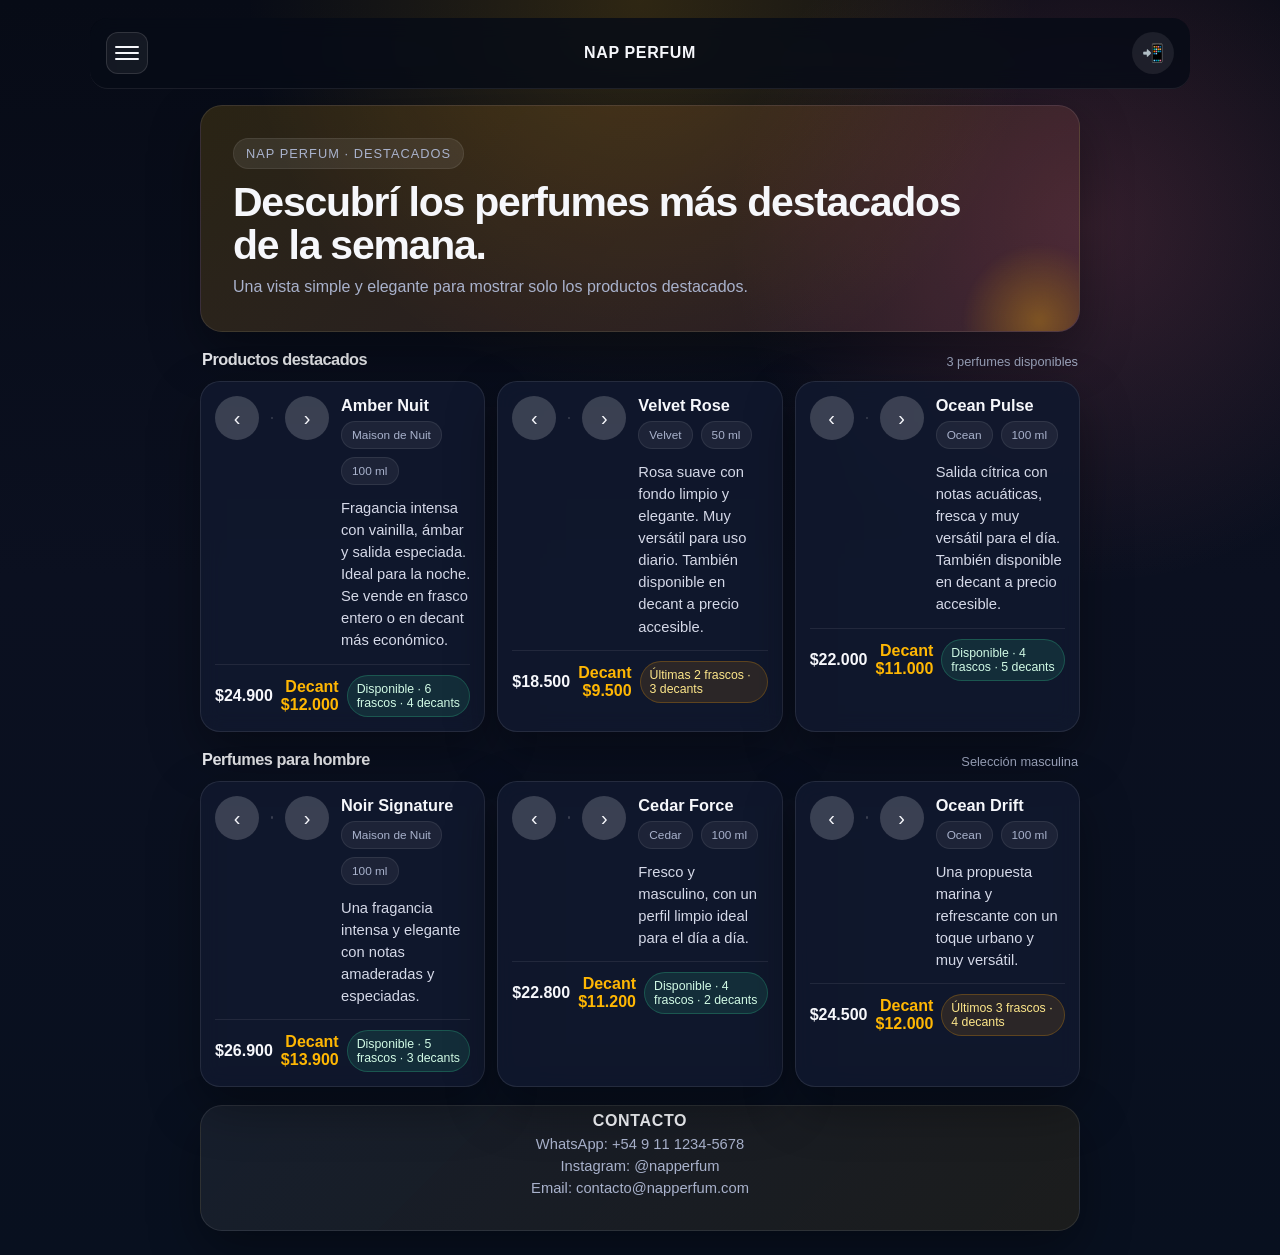
==== src/Estructura/index.html @ 4e394204 "Primer commit" ====
<!DOCTYPE html>
<html lang="es">
<head>
  <meta charset="UTF-8">
  <meta name="viewport" content="width=device-width, initial-scale=1.0">
  <meta name="theme-color" content="#0f172a">
  <title>Nap Perfum | Stock de Perfumes</title>
  <link rel="stylesheet" href="../Estilo/styles.css">
</head>
<body>
  <header class="topbar">
    <button class="menu-toggle" id="openSidebar" aria-expanded="false" aria-label="Abrir menú">
      <span></span>
      <span></span>
      <span></span>
    </button>
    <a class="brand" href="#productos-destacados" aria-label="Ir a productos destacados">Nap Perfum</a>
    <a class="contact-icon" href="#contacto" aria-label="Ir al contacto">📲</a>
  </header>

  <div class="sidebar-overlay" id="sidebarOverlay"></div>

  <aside class="sidebar" id="sidebarMenu" aria-label="Menú lateral">
    <div class="sidebar-head">
      <h3>Filtrar perfumes</h3>
      <button class="close-btn" id="closeSidebar" aria-label="Cerrar menú">×</button>
    </div>

    <nav class="sidebar-nav">
      <a class="filter-link home-link" href="#" aria-label="Volver al inicio">Volver al inicio</a>
      <p class="nav-title">Por marca</p>
      <button class="filter-link active" data-filter="all">Todos</button>
      <button class="filter-link" data-filter="brand" data-value="Maison de Nuit">Maison de Nuit</button>
      <button class="filter-link" data-filter="brand" data-value="Velvet">Velvet</button>
      <button class="filter-link" data-filter="brand" data-value="Ocean">Ocean</button>
      <button class="filter-link" data-filter="brand" data-value="Cedar">Cedar</button>

      <p class="nav-title">Por género</p>
      <button class="filter-link" data-filter="gender" data-value="Femenino">Femenino</button>
      <button class="filter-link" data-filter="gender" data-value="Masculino">Masculino</button>
      <button class="filter-link" data-filter="gender" data-value="Unisex">Unisex</button>
    </nav>
  </aside>

  <main class="shell">
    <section class="hero" aria-label="Productos destacados">
      <div class="eyebrow">Nap Perfum · Destacados</div>
      <h1>Descubrí los perfumes más destacados de la semana.</h1>
      <p>
        Una vista simple y elegante para mostrar solo los productos destacados.
      </p>
    </section>

    <section class="section" id="productos-destacados">
      <div class="section-head">
        <h2>Productos destacados</h2>
        <span>Selección premium</span>
      </div>

      <div class="grid" id="productosGrid"></div>
    </section>
    <section class="section" id="hombre">
      <div class="section-head">
        <h2>Perfumes para hombre</h2>
        <span>Selección masculina</span>
      </div>

      <div class="grid">
        <article class="card">
          <div class="card-top">
            <div class="image-carousel" aria-label="Carrusel de imágenes del perfume Noir Signature">
              <button class="carousel-btn prev" type="button" aria-label="Ver imagen anterior">‹</button>
              <div class="carousel-viewport">
                <div class="carousel-image is-active" style="background-image: url('https://images.unsplash.com/photo-1592945403244-b3fbafd7f539?auto=format&fit=crop&w=900&q=80');">
                  <span>Noir Signature</span>
                </div>
                <div class="carousel-image" style="background-image: url('https://images.unsplash.com/photo-1617038260897-41a1f14a8ca0?auto=format&fit=crop&w=900&q=80');">
                  <span>Noir Signature</span>
                </div>
              </div>
              <button class="carousel-btn next" type="button" aria-label="Ver imagen siguiente">›</button>
            </div>
            <div>
              <h3>Noir Signature</h3>
              <div class="meta">
                <span class="tag">Maison de Nuit</span>
                <span class="tag">100 ml</span>
              </div>
              <p class="desc">Una fragancia intensa y elegante con notas amaderadas y especiadas.</p>
            </div>
          </div>
          <div class="bottom">
            <div class="price">$26.900</div>
            <div class="price decant">Decant $13.900</div>
            <div class="stock ok">Disponible · 5 frascos · 3 decants</div>
          </div>
        </article>

        <article class="card">
          <div class="card-top">
            <div class="image-carousel" aria-label="Carrusel de imágenes del perfume Cedar Force">
              <button class="carousel-btn prev" type="button" aria-label="Ver imagen anterior">‹</button>
              <div class="carousel-viewport">
                <div class="carousel-image is-active" style="background-image: url('https://images.unsplash.com/photo-1523293182086-7651a899d37f?auto=format&fit=crop&w=900&q=80');">
                  <span>Cedar Force</span>
                </div>
                <div class="carousel-image" style="background-image: url('https://images.unsplash.com/photo-1585386959984-a4155224a1ad?auto=format&fit=crop&w=900&q=80');">
                  <span>Cedar Force</span>
                </div>
              </div>
              <button class="carousel-btn next" type="button" aria-label="Ver imagen siguiente">›</button>
            </div>
            <div>
              <h3>Cedar Force</h3>
              <div class="meta">
                <span class="tag">Cedar</span>
                <span class="tag">100 ml</span>
              </div>
              <p class="desc">Fresco y masculino, con un perfil limpio ideal para el día a día.</p>
            </div>
          </div>
          <div class="bottom">
            <div class="price">$22.800</div>
            <div class="price decant">Decant $11.200</div>
            <div class="stock ok">Disponible · 4 frascos · 2 decants</div>
          </div>
        </article>

        <article class="card">
          <div class="card-top">
            <div class="image-carousel" aria-label="Carrusel de imágenes del perfume Ocean Drift">
              <button class="carousel-btn prev" type="button" aria-label="Ver imagen anterior">‹</button>
              <div class="carousel-viewport">
                <div class="carousel-image is-active" style="background-image: url('https://images.unsplash.com/photo-1541643600914-78b084683601?auto=format&fit=crop&w=900&q=80');">
                  <span>Ocean Drift</span>
                </div>
                <div class="carousel-image" style="background-image: url('https://images.unsplash.com/photo-1563170351-be82ae4c9e64?auto=format&fit=crop&w=900&q=80');">
                  <span>Ocean Drift</span>
                </div>
              </div>
              <button class="carousel-btn next" type="button" aria-label="Ver imagen siguiente">›</button>
            </div>
            <div>
              <h3>Ocean Drift</h3>
              <div class="meta">
                <span class="tag">Ocean</span>
                <span class="tag">100 ml</span>
              </div>
              <p class="desc">Una propuesta marina y refrescante con un toque urbano y muy versátil.</p>
            </div>
          </div>
          <div class="bottom">
            <div class="price">$24.500</div>
            <div class="price decant">Decant $12.000</div>
            <div class="stock low">Últimos 3 frascos · 4 decants</div>
          </div>
        </article>
      </div>
    </section>  </main>

  <button class="scroll-top" id="scrollTopBtn" aria-label="Volver arriba" title="Volver arriba">↑</button>

  <footer class="footer" id="contacto">
    <p><strong>Contacto</strong></p>
    <p>WhatsApp: +54 9 11 1234-5678</p>
    <p>Instagram: @napperfum</p>
    <p>Email: contacto@napperfum.com</p>
  </footer>

  <script id="productos-data" type="application/json">
    {
      "productos": [
        {
          "id": 1,
          "nombre": "Amber Nuit",
          "marca": "Maison de Nuit",
          "genero": "Femenino",
          "tamano": "100 ml",
          "descripcion": "Fragancia intensa con vainilla, ámbar y salida especiada. Ideal para la noche. Se vende en frasco entero o en decant más económico.",
          "precioFrasco": 24900,
          "precioDecant": 12000,
          "stockClase": "ok",
          "stockTexto": "Disponible · 6 frascos · 4 decants",
          "imagenes": [
            "https://images.unsplash.com/photo-1592945403244-b3fbafd7f539?auto=format&fit=crop&w=900&q=80",
            "https://images.unsplash.com/photo-1617038260897-41a1f14a8ca0?auto=format&fit=crop&w=900&q=80"
          ]
        },
        {
          "id": 2,
          "nombre": "Velvet Rose",
          "marca": "Velvet",
          "genero": "Femenino",
          "tamano": "50 ml",
          "descripcion": "Rosa suave con fondo limpio y elegante. Muy versátil para uso diario. También disponible en decant a precio accesible.",
          "precioFrasco": 18500,
          "precioDecant": 9500,
          "stockClase": "low",
          "stockTexto": "Últimas 2 frascos · 3 decants",
          "imagenes": [
            "https://images.unsplash.com/photo-1523293182086-7651a899d37f?auto=format&fit=crop&w=900&q=80",
            "https://images.unsplash.com/photo-1585386959984-a4155224a1ad?auto=format&fit=crop&w=900&q=80"
          ]
        },
        {
          "id": 3,
          "nombre": "Ocean Pulse",
          "marca": "Ocean",
          "genero": "Unisex",
          "tamano": "100 ml",
          "descripcion": "Salida cítrica con notas acuáticas, fresca y muy versátil para el día. También disponible en decant a precio accesible.",
          "precioFrasco": 22000,
          "precioDecant": 11000,
          "stockClase": "ok",
          "stockTexto": "Disponible · 4 frascos · 5 decants",
          "imagenes": [
            "https://images.unsplash.com/photo-1541643600914-78b084683601?auto=format&fit=crop&w=900&q=80",
            "https://images.unsplash.com/photo-1563170351-be82ae4c9e64?auto=format&fit=crop&w=900&q=80"
          ]
        }
      ]
    }
  </script>

  <script src="../Script/app.js"></script>
</body>
</html>
---- src/Estilo/styles.css ----
:root {
  color-scheme: dark;
  --bg: #0b1020;
  --bg-2: #121a31;
  --card: rgba(16, 24, 46, 0.88);
  --card-border: rgba(255, 255, 255, 0.09);
  --text: #f6f7fb;
  --muted: #a9b2cc;
  --accent: #ffb703;
  --accent-2: #fb7185;
  --ok: #34d399;
  --low: #f59e0b;
  --out: #ef4444;
  --shadow: 0 20px 50px rgba(0, 0, 0, 0.35);
}

* {
  box-sizing: border-box;
}

body {
  margin: 0;
  min-height: 100vh;
  font-family: "Trebuchet MS", "Segoe UI", Arial, sans-serif;
  color: var(--text);
  background:
    radial-gradient(circle at top, rgba(255, 183, 3, 0.16), transparent 28%),
    radial-gradient(circle at 85% 18%, rgba(251, 113, 133, 0.18), transparent 24%),
    linear-gradient(180deg, #070b16 0%, var(--bg) 46%, #08101f 100%);
  -webkit-font-smoothing: antialiased;
}

.topbar {
  position: sticky;
  top: 0;
  z-index: 20;
  display: flex;
  align-items: center;
  gap: 12px;
  max-width: 880px;
  margin: 0 auto;
  padding: 14px 12px 12px;
  background: rgba(7, 11, 22, 0.82);
  backdrop-filter: blur(10px);
  border-bottom: 1px solid rgba(255, 255, 255, 0.08);
}

.topbar .brand {
  margin: 0 auto;
}

.menu-toggle {
  display: inline-flex;
  flex-direction: column;
  justify-content: center;
  gap: 4px;
  width: 42px;
  height: 42px;
  padding: 8px;
  border: 1px solid rgba(255, 255, 255, 0.12);
  border-radius: 12px;
  background: rgba(255, 255, 255, 0.06);
  cursor: pointer;
}

.menu-toggle span {
  display: block;
  width: 100%;
  height: 2px;
  border-radius: 999px;
  background: var(--text);
}

.brand {
  font-weight: 700;
  letter-spacing: 0.04em;
  text-transform: uppercase;
  color: var(--text);
  text-decoration: none;
}

.contact-icon {
  display: inline-flex;
  align-items: center;
  justify-content: center;
  width: 42px;
  height: 42px;
  border-radius: 50%;
  background: rgba(255, 255, 255, 0.08);
  color: var(--text);
  text-decoration: none;
  font-size: 1.1rem;
}

.home-link {
  display: block;
  text-decoration: none;
  font-weight: 600;
}

.sidebar-overlay {
  position: fixed;
  inset: 0;
  z-index: 30;
  background: rgba(2, 6, 23, 0.55);
  opacity: 0;
  pointer-events: none;
  transition: opacity 0.25s ease;
}

.sidebar-overlay.is-visible {
  opacity: 1;
  pointer-events: auto;
}

.sidebar {
  position: fixed;
  top: 0;
  left: 0;
  z-index: 40;
  width: 70vw;
  max-width: 320px;
  height: 100vh;
  padding: 18px 16px;
  background: rgba(7, 11, 22, 0.98);
  border-right: 1px solid rgba(255, 255, 255, 0.08);
  transform: translateX(-100%);
  transition: transform 0.25s ease;
  overflow-y: auto;
}

.sidebar.is-open {
  transform: translateX(0);
}

.sidebar-head {
  display: flex;
  align-items: center;
  justify-content: space-between;
  margin-bottom: 16px;
}

.sidebar-head h3 {
  margin: 0;
  font-size: 1rem;
}

.close-btn {
  border: 0;
  background: transparent;
  color: var(--text);
  font-size: 1.3rem;
  cursor: pointer;
}

.sidebar-nav {
  display: grid;
  gap: 8px;
}

.nav-title {
  margin: 8px 0 2px;
  color: var(--accent);
  font-size: 0.78rem;
  font-weight: 700;
  text-transform: uppercase;
  letter-spacing: 0.08em;
}

.filter-link {
  width: 100%;
  border: 1px solid rgba(255, 255, 255, 0.1);
  border-radius: 12px;
  padding: 10px 12px;
  background: rgba(255, 255, 255, 0.04);
  color: var(--text);
  text-align: left;
  cursor: pointer;
}

.filter-link.active,
.filter-link:hover {
  background: rgba(255, 183, 3, 0.16);
  border-color: rgba(255, 183, 3, 0.32);
}

.shell {
  max-width: 880px;
  margin: 0 auto;
  padding: 14px 12px 24px;
}

.hero {
  background: linear-gradient(135deg, rgba(255, 183, 3, 0.14), rgba(251, 113, 133, 0.12));
  border: 1px solid var(--card-border);
  border-radius: 22px;
  padding: 18px 14px 16px;
  box-shadow: var(--shadow);
  overflow: hidden;
  position: relative;
}

.hero::after {
  content: "";
  position: absolute;
  inset: auto -40px -70px auto;
  width: 160px;
  height: 160px;
  border-radius: 50%;
  background: radial-gradient(circle, rgba(255, 183, 3, 0.32), transparent 68%);
  filter: blur(2px);
}

.eyebrow {
  display: inline-flex;
  align-items: center;
  gap: 8px;
  padding: 7px 12px;
  border-radius: 999px;
  background: rgba(255, 255, 255, 0.08);
  border: 1px solid rgba(255, 255, 255, 0.08);
  color: var(--muted);
  font-size: 0.8rem;
  letter-spacing: 0.08em;
  text-transform: uppercase;
}

.hero h1 {
  margin: 12px 0 8px;
  font-size: clamp(1.6rem, 6vw, 2.4rem);
  line-height: 1.05;
  letter-spacing: -0.03em;
}

.hero p {
  margin: 0;
  color: var(--muted);
  font-size: 0.95rem;
  line-height: 1.5;
  max-width: 36rem;
}

.stats {
  display: grid;
  grid-template-columns: 1fr;
  gap: 10px;
  margin-top: 14px;
}

.stat {
  padding: 14px 12px;
  border-radius: 18px;
  background: rgba(3, 7, 18, 0.42);
  border: 1px solid rgba(255, 255, 255, 0.08);
}

.stat strong {
  display: block;
  font-size: 1.2rem;
  margin-bottom: 3px;
}

.stat span {
  color: var(--muted);
  font-size: 0.8rem;
}

.section {
  margin-top: 18px;
}

.section-head {
  display: flex;
  flex-direction: column;
  align-items: flex-start;
  gap: 4px;
  margin: 10px 2px 12px;
}

.section-head h2 {
  margin: 0;
  font-size: 1.02rem;
  letter-spacing: -0.03em;
}

.section-head span {
  color: var(--muted);
  font-size: 0.8rem;
  text-align: left;
}

.grid {
  display: grid;
  gap: 12px;
}

.card {
  background: var(--card);
  border: 1px solid var(--card-border);
  border-radius: 20px;
  padding: 14px;
  box-shadow: var(--shadow);
  backdrop-filter: blur(10px);
}

.card-top {
  display: flex;
  flex-direction: column;
  gap: 12px;
  align-items: flex-start;
}

.image-carousel {
  display: grid;
  grid-template-columns: 44px 1fr 44px;
  align-items: center;
  gap: 12px;
  width: 100%;
  max-width: 480px;
  margin: 0 auto 16px;
}

.carousel-viewport {
  position: relative;
  border-radius: 24px;
  overflow: hidden;
  aspect-ratio: 4 / 5;
  background: rgba(255, 255, 255, 0.06);
  border: 1px solid rgba(255, 255, 255, 0.12);
  box-shadow: inset 0 0 0 1px rgba(255, 255, 255, 0.04);
}

.carousel-image {
  position: absolute;
  inset: 0;
  display: flex;
  align-items: flex-end;
  justify-content: center;
  padding: 12px;
  background-size: cover;
  background-position: center;
  opacity: 0;
  transform: scale(1.02);
  transition: opacity 0.25s ease, transform 0.25s ease;
}

.carousel-image.is-active {
  opacity: 1;
  transform: scale(1);
}

.carousel-image span {
  display: inline-block;
  padding: 6px 10px;
  border-radius: 999px;
  background: rgba(2, 6, 23, 0.7);
  color: white;
  font-size: 0.75rem;
  font-weight: 700;
  letter-spacing: 0.04em;
  text-transform: uppercase;
}

.carousel-btn {
  width: 44px;
  height: 44px;
  border: 0;
  border-radius: 50%;
  background: rgba(255, 255, 255, 0.18);
  color: var(--text);
  cursor: pointer;
  font-size: 1.25rem;
  line-height: 1;
}

.card h3 {
  margin: 0 0 6px;
  font-size: 1.02rem;
}

.meta {
  display: flex;
  flex-wrap: wrap;
  gap: 8px;
  margin-bottom: 12px;
}

.tag {
  font-size: 0.74rem;
  color: var(--muted);
  background: rgba(255, 255, 255, 0.06);
  border: 1px solid rgba(255, 255, 255, 0.08);
  padding: 6px 10px;
  border-radius: 999px;
}

.desc {
  margin: 0;
  color: #d5d9e8;
  font-size: 0.92rem;
  line-height: 1.5;
}

.bottom {
  display: flex;
  align-items: center;
  justify-content: space-between;
  gap: 8px;
  margin-top: 12px;
  padding-top: 10px;
  border-top: 1px solid rgba(255, 255, 255, 0.08);
}

.price {
  font-size: 1rem;
  font-weight: 700;
  flex: 1;
  text-align: left;
}

.price.decant {
  text-align: right;
  color: var(--accent);
}

.stock {
  font-size: 0.77rem;
  padding: 6px 9px;
  border-radius: 999px;
  border: 1px solid transparent;
  white-space: normal;
}

.stock.ok {
  color: #d1fae5;
  background: rgba(52, 211, 153, 0.12);
  border-color: rgba(52, 211, 153, 0.25);
}

.stock.low {
  color: #fde68a;
  background: rgba(245, 158, 11, 0.12);
  border-color: rgba(245, 158, 11, 0.25);
}

.stock.out {
  color: #fecaca;
  background: rgba(239, 68, 68, 0.12);
  border-color: rgba(239, 68, 68, 0.25);
}

.note {
  margin-top: 18px;
  padding: 16px;
  border-radius: 22px;
  background: linear-gradient(135deg, rgba(255, 255, 255, 0.06), rgba(255, 183, 3, 0.08));
  border: 1px solid var(--card-border);
  color: var(--muted);
  line-height: 1.55;
  font-size: 0.92rem;
}

.scroll-top {
  position: fixed;
  right: 20px;
  bottom: 24px;
  z-index: 50;
  width: 50px;
  height: 50px;
  border: 0;
  border-radius: 50%;
  background: linear-gradient(135deg, var(--accent), var(--accent-2));
  color: white;
  font-size: 1.3rem;
  cursor: pointer;
  box-shadow: 0 8px 24px rgba(0, 0, 0, 0.25);
  display: none;
}

.scroll-top.is-visible {
  display: inline-flex;
  align-items: center;
  justify-content: center;
}

.footer {
  max-width: 880px;
  margin: 18px auto 0;
  padding: 18px 16px 24px;
  text-align: center;
  color: var(--muted);
  background: linear-gradient(135deg, rgba(255, 255, 255, 0.06), rgba(255, 183, 3, 0.08));
  border: 1px solid var(--card-border);
  border-radius: 22px;
  box-shadow: var(--shadow);
}

.footer p {
  margin: 6px 0;
  font-size: 0.92rem;
}

.footer strong {
  color: var(--text);
  font-size: 1rem;
  letter-spacing: 0.04em;
  text-transform: uppercase;
}

@media (min-width: 720px) {
  body {
    display: block;
    padding: 0 24px 24px;
  }

  .topbar {
    max-width: 1100px;
    margin: 18px auto 0;
    border-radius: 18px;
    padding: 14px 16px;
  }

  .shell {
    width: min(100%, 1100px);
    padding: 16px 0 0;
  }

  .hero {
    padding: 32px;
  }

  .hero h1 {
    font-size: clamp(2.2rem, 3.2vw, 3.4rem);
    max-width: 760px;
  }

  .hero p {
    font-size: 1rem;
    max-width: 720px;
  }

  .stats {
    grid-template-columns: repeat(3, minmax(0, 1fr));
    gap: 14px;
  }

  .section-head {
    flex-direction: row;
    align-items: flex-end;
    justify-content: space-between;
  }

  .card-top {
    flex-direction: row;
    align-items: flex-start;
  }

  .bottom {
    flex-direction: row;
    align-items: center;
    justify-content: space-between;
  }

  .grid {
    grid-template-columns: repeat(2, minmax(0, 1fr));
  }

  .note {
    font-size: 1rem;
  }

  .footer {
    padding: 0 0 28px;
  }
}

@media (min-width: 1024px) {
  .shell {
    width: min(100%, 1280px);
  }

  .grid {
    grid-template-columns: repeat(3, minmax(0, 1fr));
  }
}
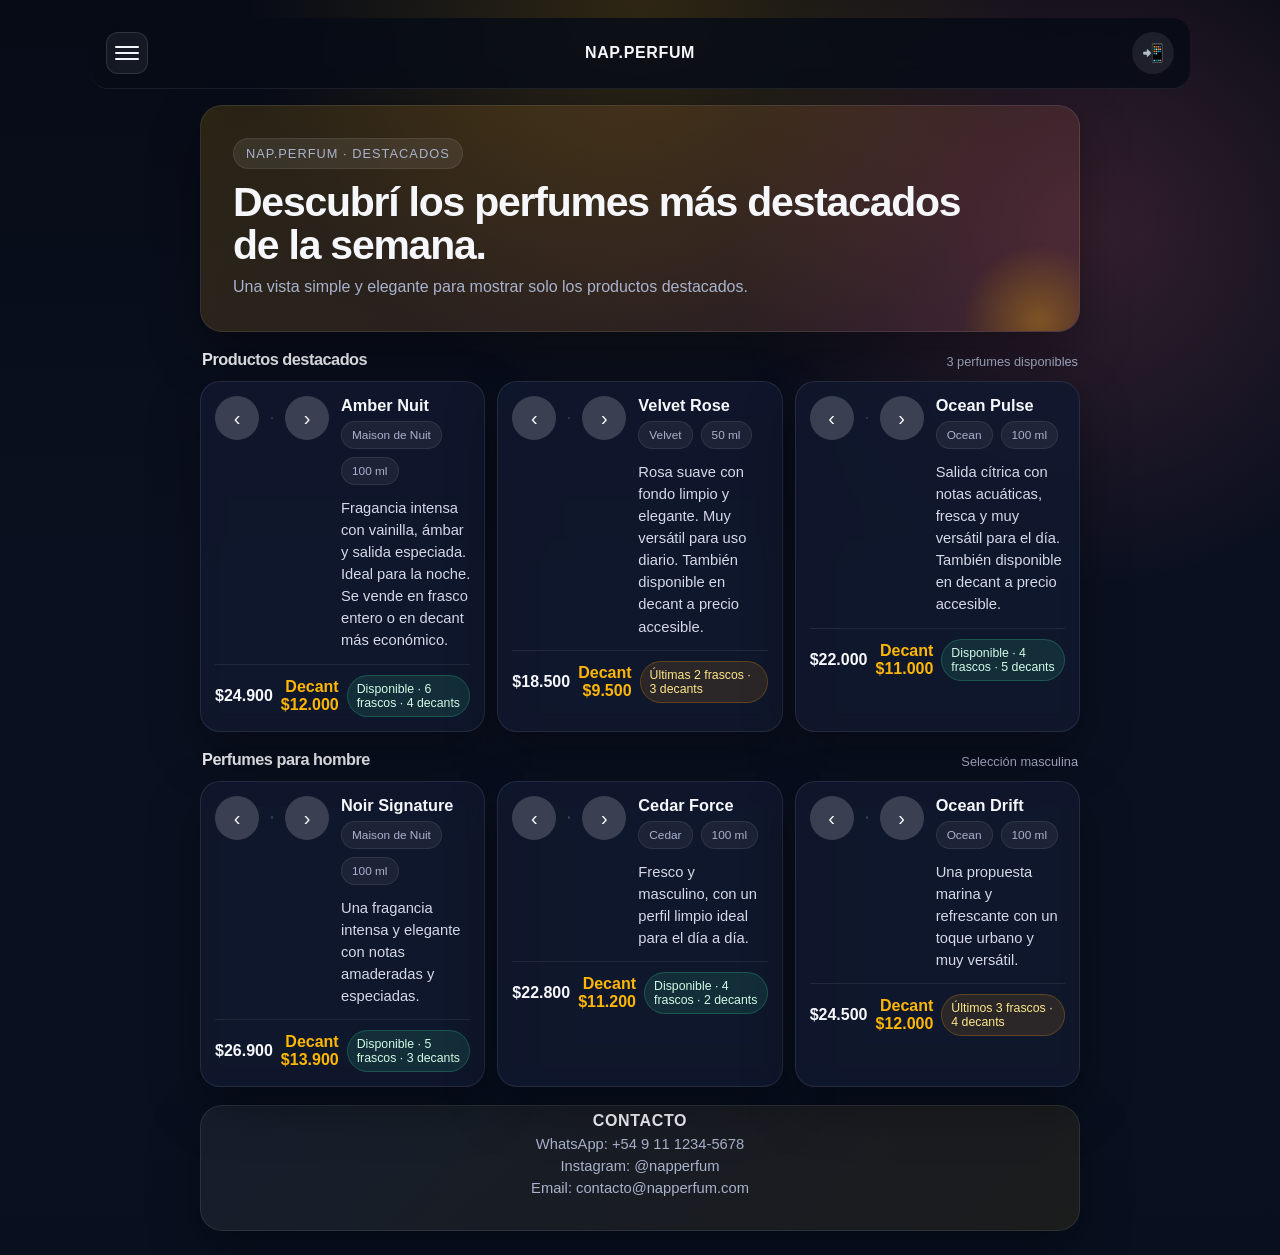
==== commit 757bc145: "acomodo el titulo" ====
--- a/src/Estructura/index.html
+++ b/src/Estructura/index.html
@@ -4,7 +4,7 @@
   <meta charset="UTF-8">
   <meta name="viewport" content="width=device-width, initial-scale=1.0">
   <meta name="theme-color" content="#0f172a">
-  <title>Nap Perfum | Stock de Perfumes</title>
+  <title>Nap.Perfum | Stock de Perfumes</title>
   <link rel="stylesheet" href="../Estilo/styles.css">
 </head>
 <body>
@@ -14,7 +14,7 @@
       <span></span>
       <span></span>
     </button>
-    <a class="brand" href="#productos-destacados" aria-label="Ir a productos destacados">Nap Perfum</a>
+    <a class="brand" href="#productos-destacados" aria-label="Ir a productos destacados">Nap.Perfum</a>
     <a class="contact-icon" href="#contacto" aria-label="Ir al contacto">📲</a>
   </header>
 
@@ -44,7 +44,7 @@
 
   <main class="shell">
     <section class="hero" aria-label="Productos destacados">
-      <div class="eyebrow">Nap Perfum · Destacados</div>
+      <div class="eyebrow">Nap.Perfum · Destacados</div>
       <h1>Descubrí los perfumes más destacados de la semana.</h1>
       <p>
         Una vista simple y elegante para mostrar solo los productos destacados.
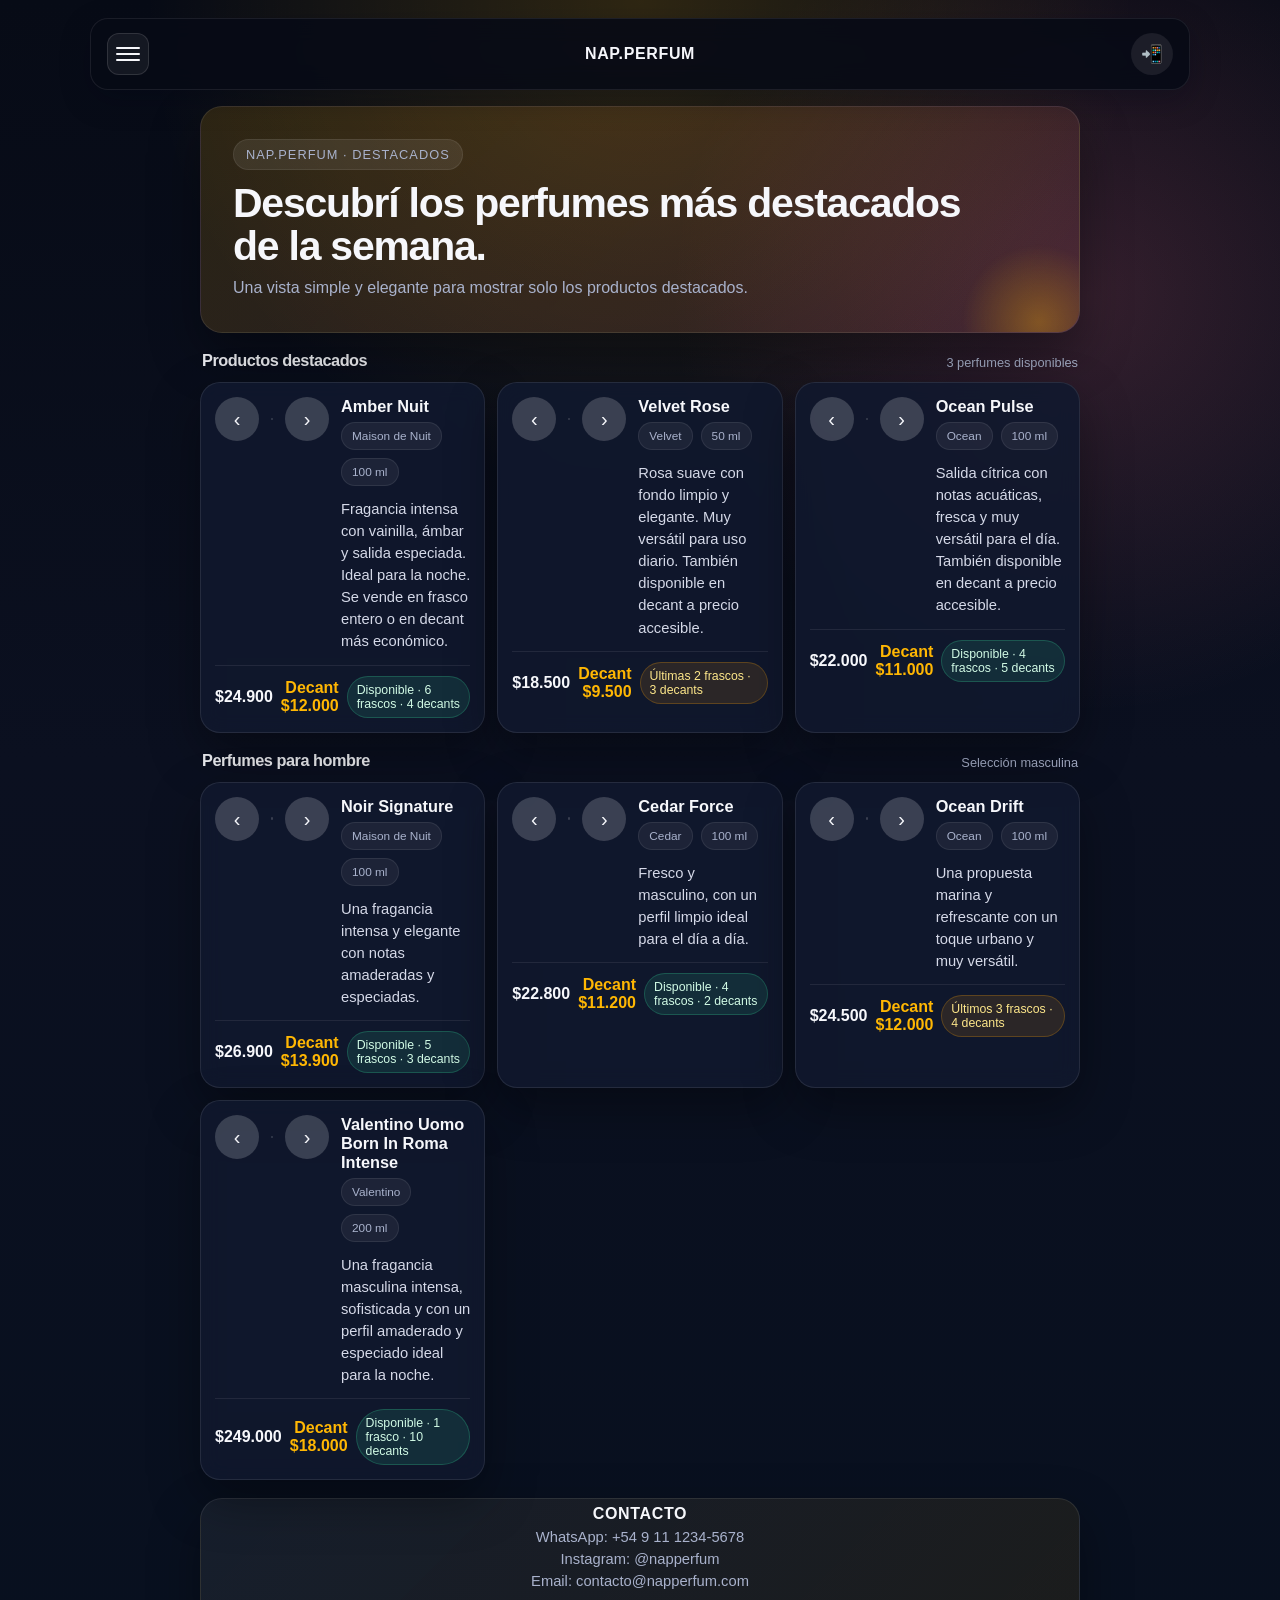
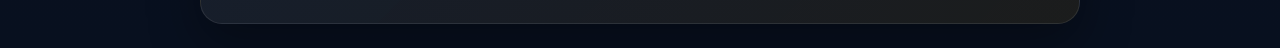
==== commit 14837026: "cambios generales" ====
--- a/src/Estructura/index.html
+++ b/src/Estructura/index.html
@@ -5,6 +5,9 @@
   <meta name="viewport" content="width=device-width, initial-scale=1.0">
   <meta name="theme-color" content="#0f172a">
   <title>Nap.Perfum | Stock de Perfumes</title>
+  <link rel="icon" type="image/jpeg" href="../data/Assets/Logo/Logo.jpg">
+  <link rel="shortcut icon" type="image/jpeg" href="../data/Assets/Logo/Logo.jpg">
+  <link rel="apple-touch-icon" href="../data/Assets/Logo/Logo.jpg">
   <link rel="stylesheet" href="../Estilo/styles.css">
 </head>
 <body>
@@ -27,18 +30,18 @@
     </div>
 
     <nav class="sidebar-nav">
-      <a class="filter-link home-link" href="#" aria-label="Volver al inicio">Volver al inicio</a>
+      <a class="filter-link home-link" href="../../index.html" aria-label="Volver al inicio">Volver al inicio</a>
       <p class="nav-title">Por marca</p>
-      <button class="filter-link active" data-filter="all">Todos</button>
-      <button class="filter-link" data-filter="brand" data-value="Maison de Nuit">Maison de Nuit</button>
-      <button class="filter-link" data-filter="brand" data-value="Velvet">Velvet</button>
-      <button class="filter-link" data-filter="brand" data-value="Ocean">Ocean</button>
-      <button class="filter-link" data-filter="brand" data-value="Cedar">Cedar</button>
+      <a class="filter-link active" href="../../index.html">Todos</a>
+      <a class="filter-link" href="../Estructura/Secciones/productos.html?marca=Maison%20de%20Nuit">Maison de Nuit</a>
+      <a class="filter-link" href="../Estructura/Secciones/productos.html?marca=Velvet">Velvet</a>
+      <a class="filter-link" href="../Estructura/Secciones/productos.html?marca=Ocean">Ocean</a>
+      <a class="filter-link" href="../Estructura/Secciones/productos.html?marca=Cedar">Cedar</a>
 
       <p class="nav-title">Por género</p>
-      <button class="filter-link" data-filter="gender" data-value="Femenino">Femenino</button>
-      <button class="filter-link" data-filter="gender" data-value="Masculino">Masculino</button>
-      <button class="filter-link" data-filter="gender" data-value="Unisex">Unisex</button>
+      <a class="filter-link" href="../Estructura/Secciones/productos.html?genero=Femenino">Femenino</a>
+      <a class="filter-link" href="../Estructura/Secciones/hombre.html">Masculino</a>
+      <a class="filter-link" href="../Estructura/Secciones/productos.html?genero=Unisex">Unisex</a>
     </nav>
   </aside>
 
@@ -153,6 +156,36 @@
             <div class="price">$24.500</div>
             <div class="price decant">Decant $12.000</div>
             <div class="stock low">Últimos 3 frascos · 4 decants</div>
+          </div>
+        </article>
+
+        <article class="card">
+          <div class="card-top">
+            <div class="image-carousel" aria-label="Carrusel de imágenes del perfume Valentino Uomo Born In Roma Intense">
+              <button class="carousel-btn prev" type="button" aria-label="Ver imagen anterior">‹</button>
+              <div class="carousel-viewport">
+                <div class="carousel-image is-active" style="background-image: url('../data/Assets/Valentino/Masculino/Valentin_Uomo_Born_In_Roma_Intense/foto1.png');">
+                  <span>Valentino Uomo</span>
+                </div>
+                <div class="carousel-image" style="background-image: url('../data/Assets/Valentino/Masculino/Valentin_Uomo_Born_In_Roma_Intense/foto2.png');">
+                  <span>Valentino Uomo</span>
+                </div>
+              </div>
+              <button class="carousel-btn next" type="button" aria-label="Ver imagen siguiente">›</button>
+            </div>
+            <div>
+              <h3>Valentino Uomo Born In Roma Intense</h3>
+              <div class="meta">
+                <span class="tag">Valentino</span>
+                <span class="tag">200 ml</span>
+              </div>
+              <p class="desc">Una fragancia masculina intensa, sofisticada y con un perfil amaderado y especiado ideal para la noche.</p>
+            </div>
+          </div>
+          <div class="bottom">
+            <div class="price">$249.000</div>
+            <div class="price decant">Decant $18.000</div>
+            <div class="stock ok">Disponible · 1 frasco · 10 decants</div>
           </div>
         </article>
       </div>
--- a/src/Estilo/styles.css
+++ b/src/Estilo/styles.css
@@ -36,17 +36,25 @@
   z-index: 20;
   display: flex;
   align-items: center;
+  justify-content: space-between;
   gap: 12px;
   max-width: 880px;
   margin: 0 auto;
-  padding: 14px 12px 12px;
-  background: rgba(7, 11, 22, 0.82);
-  backdrop-filter: blur(10px);
-  border-bottom: 1px solid rgba(255, 255, 255, 0.08);
+  padding: 12px 14px;
+  background: rgba(7, 11, 22, 0.9);
+  backdrop-filter: blur(12px);
+  border: 1px solid rgba(255, 255, 255, 0.08);
+  border-radius: 0 0 18px 18px;
+  box-shadow: 0 10px 30px rgba(2, 6, 23, 0.28);
 }
 
 .topbar .brand {
-  margin: 0 auto;
+  margin: 0;
+  flex: 1;
+  display: inline-flex;
+  align-items: center;
+  justify-content: center;
+  gap: 10px;
 }
 
 .menu-toggle {
@@ -79,6 +87,15 @@
   text-decoration: none;
 }
 
+.brand-logo {
+  width: 44px;
+  height: 44px;
+  object-fit: cover;
+  border-radius: 12px;
+  border: 1px solid rgba(255, 255, 255, 0.12);
+  box-shadow: 0 8px 24px rgba(0, 0, 0, 0.24);
+}
+
 .contact-icon {
   display: inline-flex;
   align-items: center;
@@ -90,6 +107,13 @@
   color: var(--text);
   text-decoration: none;
   font-size: 1.1rem;
+  transition: transform 0.2s ease, background 0.2s ease;
+}
+
+.contact-icon:hover,
+.menu-toggle:hover {
+  transform: translateY(-1px);
+  background: rgba(255, 255, 255, 0.14);
 }
 
 .home-link {
